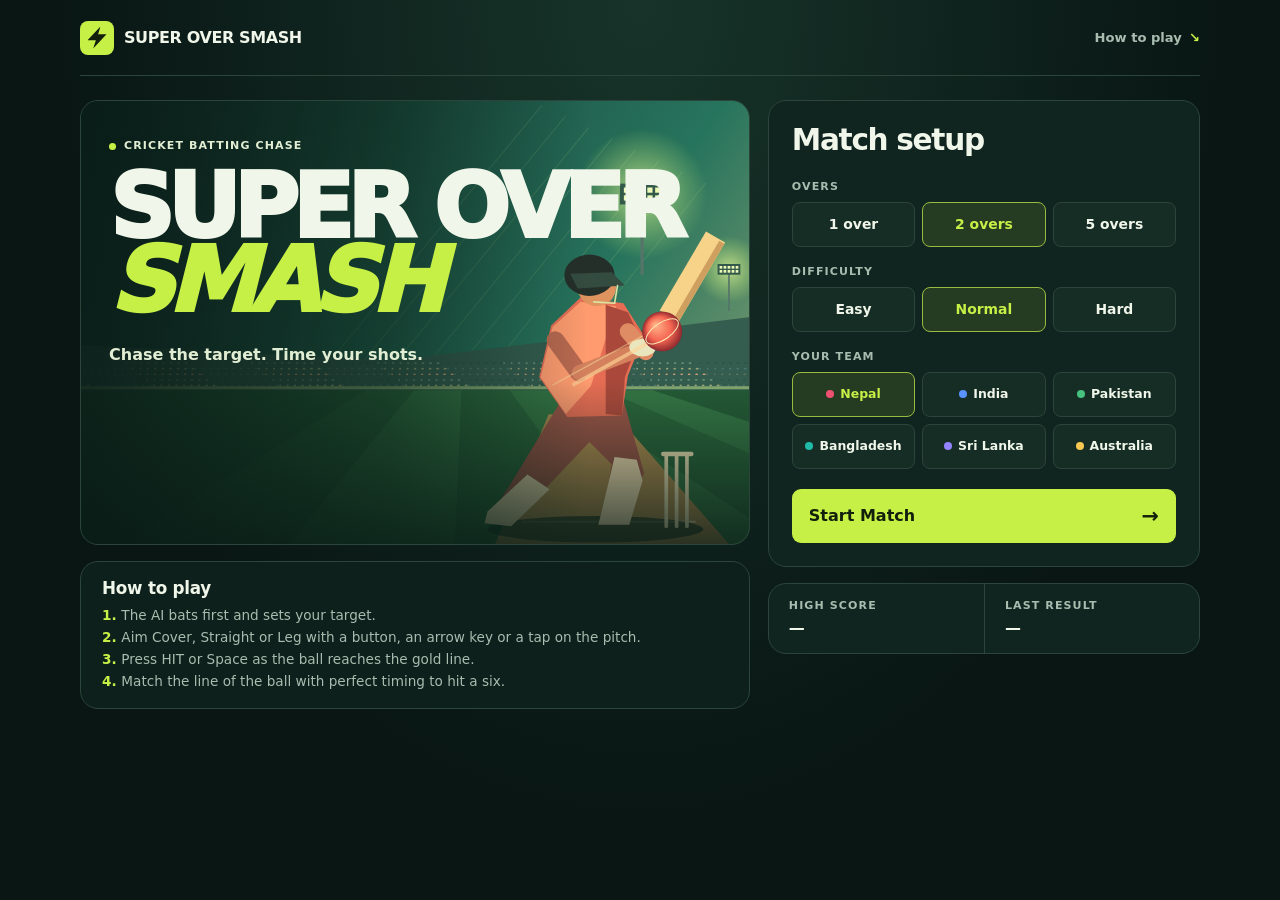
==== index.html @ b8e6e627 "Milestone 1: Super Over Smash batting chase game" ====
<!doctype html>
<html lang="en">
<head>
  <meta charset="utf-8">
  <meta name="viewport" content="width=device-width, initial-scale=1, viewport-fit=cover">
  <meta name="theme-color" content="#091614">
  <meta name="description" content="A quick cricket batting chase. Pick your team, time your shots and beat the target.">
  <title>Super Over Smash</title>
  <link rel="icon" href="data:image/svg+xml,%3Csvg xmlns='http://www.w3.org/2000/svg' viewBox='0 0 64 64'%3E%3Crect width='64' height='64' rx='14' fill='%23c7f047'/%3E%3Cpath d='M39 10 15 37h15l-5 17 24-28H34z' fill='%23091614'/%3E%3C/svg%3E">
  <link rel="manifest" href="./manifest.webmanifest">
  <link rel="stylesheet" href="./styles.css">
  <script defer src="./game-logic.js"></script>
  <script defer src="./game.js"></script>
</head>
<body>
  <header class="masthead">
    <div class="brand">
      <span class="brand-mark" aria-hidden="true"></span>
      <span>Super Over Smash</span>
    </div>
    <a id="help-link" href="#how-to-play">How to play <span aria-hidden="true">↘</span></a>
    <span id="match-label" class="match-label" hidden></span>
  </header>

  <main>
    <section id="home" class="home-grid" aria-label="Match setup">
      <div class="home-feature">
        <div class="hero">
          <canvas id="hero-art" aria-hidden="true"></canvas>
          <div class="hero-copy">
            <p class="eyebrow"><span aria-hidden="true"></span> Cricket batting chase</p>
            <h1>Super Over<br><em>Smash</em></h1>
            <p class="tagline">Chase the target. Time your shots.</p>
          </div>
        </div>
        <section class="how-to" id="how-to-play" aria-labelledby="help-title">
          <h2 id="help-title">How to play</h2>
          <ol>
            <li>The AI bats first and sets your target.</li>
            <li>Aim Cover, Straight or Leg with a button, an arrow key or a tap on the pitch.</li>
            <li>Press HIT or Space as the ball reaches the gold line.</li>
            <li>Match the line of the ball with perfect timing to hit a six.</li>
          </ol>
        </section>
      </div>

      <div class="home-settings">
        <form id="setup" class="card setup">
          <h2>Match setup</h2>
          <fieldset>
            <legend>Overs</legend>
            <div class="option-grid">
              <label class="option"><input type="radio" name="overs" value="1"><span>1 over</span></label>
              <label class="option"><input type="radio" name="overs" value="2" checked><span>2 overs</span></label>
              <label class="option"><input type="radio" name="overs" value="5"><span>5 overs</span></label>
            </div>
          </fieldset>
          <fieldset>
            <legend>Difficulty</legend>
            <div class="option-grid">
              <label class="option"><input type="radio" name="difficulty" value="Easy"><span>Easy</span></label>
              <label class="option"><input type="radio" name="difficulty" value="Normal" checked><span>Normal</span></label>
              <label class="option"><input type="radio" name="difficulty" value="Hard"><span>Hard</span></label>
            </div>
          </fieldset>
          <fieldset>
            <legend>Your team</legend>
            <div class="option-grid team-grid">
              <label class="option team"><input type="radio" name="team" value="Nepal" checked><span><i style="--team:#ef5271"></i>Nepal</span></label>
              <label class="option team"><input type="radio" name="team" value="India"><span><i style="--team:#5a93ff"></i>India</span></label>
              <label class="option team"><input type="radio" name="team" value="Pakistan"><span><i style="--team:#47c180"></i>Pakistan</span></label>
              <label class="option team"><input type="radio" name="team" value="Bangladesh"><span><i style="--team:#20baa9"></i>Bangladesh</span></label>
              <label class="option team"><input type="radio" name="team" value="Sri Lanka"><span><i style="--team:#9483ff"></i>Sri Lanka</span></label>
              <label class="option team"><input type="radio" name="team" value="Australia"><span><i style="--team:#f7c750"></i>Australia</span></label>
            </div>
          </fieldset>
          <button class="primary start" type="submit">Start Match <span aria-hidden="true">→</span></button>
        </form>
        <dl class="card records" aria-label="Match records">
          <div><dt>High score</dt><dd id="high-score">—</dd></div>
          <div><dt>Last result</dt><dd id="last-result">—</dd></div>
        </dl>
      </div>
    </section>

    <section id="match" class="match" aria-label="Match" hidden>
      <dl class="scoreboard" aria-label="Live scoreboard">
        <div class="score-main"><dt id="score-label">Score</dt><dd id="score">0</dd></div>
        <div><dt>Wickets</dt><dd id="wickets">0</dd></div>
        <div><dt>Overs</dt><dd id="overs">0.0</dd></div>
        <div><dt>Target</dt><dd id="target">—</dd></div>
        <div class="score-need"><dt>Needed</dt><dd id="needed">—</dd></div>
      </dl>

      <section id="ai-screen" class="card ai-screen" aria-labelledby="ai-title" hidden>
        <div class="ai-header">
          <h2 id="ai-title" tabindex="-1">AI innings</h2>
          <span class="live-label" id="ai-indicator">Live</span>
        </div>
        <p class="ai-status" id="ai-status" aria-live="polite"></p>
        <ol id="ai-ticker" class="ticker" aria-label="Recent deliveries"></ol>
        <div class="ai-actions">
          <button class="secondary" id="skip" type="button">Skip AI innings →</button>
          <button class="primary" id="start-chase" type="button" hidden>Start chase <span aria-hidden="true">→</span></button>
        </div>
      </section>

      <section id="bat-screen" aria-label="Your innings" hidden>
        <div class="chase-summary">
          <strong id="chase-line"></strong>
          <span>Required rate <b id="rate">—</b></span>
        </div>
        <div class="arena">
          <canvas id="pitch" aria-label="Cricket pitch. Tap left for Cover, middle for Straight or right for Leg.">
            The cricket pitch requires a browser with Canvas support.
          </canvas>
          <div class="pitch-meta" aria-hidden="true">
            <span id="delivery-tag">Bowler ready</span>
            <span id="aim-tag">Straight</span>
          </div>
          <div id="impact" class="impact" hidden aria-hidden="true">
            <strong id="impact-value"></strong>
            <span id="impact-label"></span>
          </div>
        </div>
        <p id="commentary" class="commentary" role="status">Watch the ball and time your shot.</p>
        <div class="bat-controls">
          <div class="shot-controls" role="group" aria-label="Shot direction">
            <button type="button" data-direction="off" aria-pressed="false"><span aria-hidden="true">↖</span> Cover</button>
            <button type="button" data-direction="straight" aria-pressed="true"><span aria-hidden="true">↑</span> Straight</button>
            <button type="button" data-direction="leg" aria-pressed="false"><span aria-hidden="true">↗</span> Leg</button>
          </div>
          <button type="button" id="hit" class="primary hit" disabled>HIT <kbd>Space</kbd></button>
        </div>
      </section>

      <section id="result-screen" class="card result-screen" aria-labelledby="result-title" hidden>
        <div class="result-mark" id="result-mark" aria-hidden="true"></div>
        <h2 id="result-title" tabindex="-1"></h2>
        <p id="result-summary"></p>
        <dl class="result-stats">
          <div><dt>Your score</dt><dd id="result-score"></dd></div>
          <div><dt>Target</dt><dd id="result-target"></dd></div>
        </dl>
        <div class="result-actions">
          <button class="primary" id="play-again" type="button">Play Again <span aria-hidden="true">→</span></button>
          <button class="secondary" id="change-settings" type="button">Change Settings</button>
        </div>
      </section>
    </section>
  </main>
</body>
</html>
---- styles.css ----
:root {
  color-scheme: dark;
  --bg: #091614;
  --card: #112520;
  --edge: #2b453a;
  --text: #f0f6e9;
  --muted: #a9bcb0;
  --lime: #c7f047;
  --ink: #121f0b;
  --gold: #ffd375;
  font: 16px/1.45 system-ui, -apple-system, "Segoe UI", sans-serif;
}

*, *::before, *::after { box-sizing: border-box; }
[hidden] { display: none !important; }
body {
  margin: 0;
  min-height: 100vh;
  padding: 0 max(18px, env(safe-area-inset-right)) max(28px, env(safe-area-inset-bottom)) max(18px, env(safe-area-inset-left));
  background: radial-gradient(ellipse at 50% 0, #17342a 0%, var(--bg) 64%) fixed;
  color: var(--text);
}
h1, h2, p, dl, dd { margin: 0; }
button, input { font: inherit; }
button { touch-action: manipulation; cursor: pointer; }
button:disabled { cursor: default; }
a { color: inherit; }
:focus-visible { outline: 2px solid var(--gold); outline-offset: 4px; }
[tabindex="-1"]:focus { outline: none; }

.masthead {
  max-width: 1120px;
  min-height: 76px;
  margin: 0 auto 24px;
  border-bottom: 1px solid var(--edge);
  display: flex;
  align-items: center;
  justify-content: space-between;
  gap: 10px;
}
.brand {
  display: flex;
  align-items: center;
  gap: 10px;
  font-weight: 850;
  letter-spacing: -.025em;
  text-transform: uppercase;
}
.brand-mark, .result-mark {
  flex: none;
  display: grid;
  place-items: center;
  width: 34px;
  height: 34px;
  border-radius: 8px;
  background: var(--lime);
  color: var(--ink);
}
.brand-mark::before {
  content: "";
  width: 19px;
  height: 22px;
  background: var(--ink);
  clip-path: polygon(68% 0, 0 62%, 44% 62%, 30% 100%, 100% 35%, 56% 35%);
}
.masthead a, .match-label {
  color: var(--muted);
  font-size: .82rem;
  font-weight: 650;
  white-space: nowrap;
}
.masthead a { text-decoration: none; }
.masthead a:hover { color: var(--text); }
.masthead a span { margin-left: .2em; color: var(--lime); }

.home-grid {
  max-width: 1120px;
  margin: auto;
  display: grid;
  grid-template-columns: minmax(0, 1.55fr) minmax(350px, 1fr);
  gap: 18px;
  align-items: start;
}
.home-feature, .home-settings { display: grid; gap: 16px; min-width: 0; }
.hero, .card, .how-to, .scoreboard, .arena {
  border: 1px solid var(--edge);
  border-radius: 18px;
  overflow: hidden;
}
.card { background: var(--card); }
.hero {
  position: relative;
  isolation: isolate;
  min-height: 445px;
  background: #17382e;
}
.hero canvas {
  display: block;
  position: absolute;
  inset: 0;
  width: 100%;
  height: 100%;
  z-index: -2;
}
.hero::before {
  content: "";
  position: absolute;
  inset: 0;
  z-index: -1;
  background: linear-gradient(90deg, #091b16df 2%, #0a211887 46%, #091b1600 76%),
    linear-gradient(0deg, #091b16ca 0%, transparent 37%);
}
.hero-copy { padding: 37px 28px 30px; }
.eyebrow, dt, legend, .live-label, .pitch-meta, .impact span {
  font-size: .69rem;
  font-weight: 800;
  letter-spacing: .1em;
  text-transform: uppercase;
}
.eyebrow {
  display: flex;
  align-items: center;
  gap: 8px;
  margin-bottom: 16px;
  color: #e2eed4;
}
.eyebrow span { width: 7px; height: 7px; border-radius: 50%; background: var(--lime); }
h1 {
  font-size: clamp(3.65rem, 7vw, 6.95rem);
  font-weight: 950;
  letter-spacing: -.075em;
  line-height: .83;
  text-transform: uppercase;
}
h1 em { color: var(--lime); font-style: italic; }
.tagline { color: #e2eed4; margin-top: 24px; font-size: 1rem; font-weight: 600; }
.setup { padding: 23px; }
h2 { font-size: clamp(1.45rem, 4vw, 1.85rem); line-height: 1.1; letter-spacing: -.045em; }
.setup h2 { margin-bottom: 22px; }
fieldset { padding: 0; border: 0; margin: 0 0 17px; min-width: 0; }
legend { padding: 0; margin-bottom: 7px; color: var(--muted); }
.option-grid { display: grid; grid-template-columns: repeat(3, minmax(0, 1fr)); gap: 7px; }
.option {
  position: relative;
  display: block;
  min-width: 0;
  cursor: pointer;
  touch-action: manipulation;
}
.option input {
  position: absolute;
  opacity: 0;
  width: 1px;
  height: 1px;
}
.option span, .shot-controls button {
  display: flex;
  min-height: 45px;
  align-items: center;
  justify-content: center;
  gap: 6px;
  border: 1px solid var(--edge);
  border-radius: 8px;
  color: var(--text);
  background: #162d26;
  font-size: .87rem;
  font-weight: 680;
}
.option input:checked + span, .shot-controls button[aria-pressed="true"] {
  color: var(--lime);
  border-color: #9abb42;
  background: #263c22;
}
.option:hover span, .shot-controls button:hover, .secondary:hover { border-color: #91aaa0; }
.option input:focus-visible + span { outline: 2px solid var(--gold); outline-offset: 3px; }
.team span { font-size: .78rem; }
.team i { width: 8px; height: 8px; background: var(--team); border-radius: 50%; flex: none; }

.primary, .secondary {
  display: flex;
  align-items: center;
  justify-content: center;
  min-height: 49px;
  border: 1px solid transparent;
  border-radius: 9px;
  padding: 0 16px;
  gap: 12px;
  font-weight: 850;
}
.primary { background: var(--lime); color: var(--ink); }
.primary:hover:not(:disabled) { background: #d9ff70; }
.primary:active:not(:disabled), .secondary:active { transform: translateY(1px); }
.primary:disabled { color: #b3c29e; background: #293f2b; }
.secondary { background: #172e26; border-color: var(--edge); color: var(--text); }
.start { width: 100%; min-height: 54px; justify-content: space-between; margin-top: 20px; }
.start span { font-size: 1.3rem; }
.records, .result-stats { display: grid; grid-template-columns: 1fr 1fr; }
.records > div { padding: 14px 20px; }
.records > div + div, .result-stats > div + div { border-left: 1px solid var(--edge); }
dt { color: var(--muted); }
.records dd { margin-top: 2px; font-weight: 800; font-variant-numeric: tabular-nums; }
.how-to { padding: 17px 21px; background: #0d201b; }
.how-to h2 { font-size: 1.05rem; letter-spacing: -.015em; }
.how-to ol { list-style-position: inside; padding: 0; margin: 9px 0 0; color: var(--muted); font-size: .85rem; }
.how-to li + li { margin-top: 2px; }
.how-to li::marker { color: var(--lime); font-weight: 800; }

.match { max-width: 760px; margin: 0 auto; }
body.in-match .masthead { max-width: 760px; }
.scoreboard {
  display: grid;
  grid-template-columns: 1.15fr repeat(4, 1fr);
  min-width: 0;
  background: #132921;
  position: sticky;
  top: 0;
  z-index: 3;
}
.scoreboard > div { min-width: 0; padding: 9px 6px; text-align: center; }
.scoreboard > div + div { border-left: 1px solid var(--edge); }
.scoreboard .score-main { background: #203b2a; }
.scoreboard dd, .result-stats dd {
  font-size: clamp(1.28rem, 5vw, 1.95rem);
  font-weight: 900;
  font-variant-numeric: tabular-nums;
  line-height: 1.12;
}
.score-main dd { color: var(--lime); }
.score-need dd { color: var(--gold); }
.ai-screen, .result-screen { padding: clamp(17px, 4vw, 27px); margin-top: 13px; }
.ai-header { display: flex; align-items: center; justify-content: space-between; gap: 12px; }
.live-label { color: var(--lime); }
.live-label::before {
  content: "";
  display: inline-block;
  width: 7px;
  height: 7px;
  border-radius: 50%;
  margin: 0 6px 1px 0;
  background: currentColor;
}
.ai-status { margin-top: 10px; color: #d2e4d6; }
.ticker {
  list-style: none;
  margin: 14px 0;
  padding: 0;
  min-height: 262px;
  background: #0c1d18;
  border: 1px solid var(--edge);
  border-radius: 10px;
}
.ticker li { display: grid; align-items: center; grid-template-columns: 39px 62px 1fr; gap: 9px; padding: 7px 12px; font-size: .85rem; }
.ticker li + li { border-top: 1px solid #233b32; }
.ticker time { color: var(--muted); font-variant-numeric: tabular-nums; }
.ticker b { text-align: center; background: #234637; color: #f0f6e9; border-radius: 5px; padding: 3px 1px; }
.ticker .boundary { color: var(--ink); background: var(--lime); }
.ticker .wicket { color: #ffdbe0; background: #68333b; }
.ai-actions { display: flex; justify-content: flex-end; }
.chase-summary {
  display: flex;
  justify-content: space-between;
  align-items: center;
  gap: 8px;
  padding: 8px 2px;
  font-size: .82rem;
  color: var(--muted);
}
.chase-summary strong, .chase-summary b { color: var(--text); }
.arena { position: relative; isolation: isolate; background: #113027; }
#pitch {
  width: 100%;
  height: clamp(275px, 52dvh, 486px);
  display: block;
  touch-action: none;
  cursor: crosshair;
}
.pitch-meta {
  pointer-events: none;
  position: absolute;
  inset: 10px 10px auto;
  display: flex;
  justify-content: space-between;
  gap: 8px;
}
.pitch-meta span { padding: 4px 8px; color: #f0f6e9; background: #0b241de8; border: 1px solid #416454; border-radius: 5px; }
.pitch-meta #aim-tag { color: var(--lime); }
.impact {
  position: absolute;
  pointer-events: none;
  inset: 24% 0 auto;
  display: grid;
  justify-items: center;
  line-height: 1;
  color: var(--lime);
  text-shadow: 0 2px 14px #081a12;
  animation: appear .17s ease-out;
}
.impact strong { font-size: clamp(2.75rem, 9vw, 5rem); font-weight: 950; font-style: italic; letter-spacing: -.06em; }
.impact span { margin-top: 4px; padding: 5px 9px; color: var(--text); background: #0c211bd9; border-radius: 5px; }
@keyframes appear { from { transform: scale(.84); opacity: .25; } to { transform: scale(1); opacity: 1; } }
.commentary {
  display: flex;
  align-items: center;
  min-height: 41px;
  color: #d2e4d6;
  font-size: .84rem;
  padding: 4px 2px;
}
.bat-controls { display: grid; grid-template-columns: 1.9fr 1fr; gap: 9px; }
.shot-controls { display: grid; grid-template-columns: repeat(3, 1fr); gap: 6px; }
.shot-controls button { font-size: .79rem; padding: 5px 2px; }
.shot-controls button span { font-size: 1.13rem; }
.hit { min-height: 61px; font-size: 1.4rem; font-weight: 950; letter-spacing: .03em; }
kbd { padding: 2px 5px; border: 1px solid currentColor; border-radius: 4px; font: 700 .62rem system-ui, sans-serif; letter-spacing: 0; }
.result-screen { text-align: center; }
.result-screen h2 { font-size: clamp(3.45rem, 11vw, 5.7rem); font-weight: 950; font-style: italic; line-height: .95; color: var(--lime); }
.result-mark { margin: 1px auto 13px; width: 43px; height: 43px; font-size: 1.5rem; font-weight: 900; }
.result-screen[data-outcome="Lose"] h2, .result-screen[data-outcome="Tie"] h2 { color: var(--gold); }
.result-screen p { margin: 12px 0 18px; color: #d2e4d6; }
.result-stats { max-width: 400px; margin: 0 auto; border: 1px solid var(--edge); border-radius: 9px; background: #0c1d18; }
.result-stats > div { padding: 11px 6px; }
.result-actions { display: flex; justify-content: center; flex-wrap: wrap; gap: 8px; margin-top: 18px; }

@media (max-width: 760px) {
  body { padding-left: max(12px, env(safe-area-inset-left)); padding-right: max(12px, env(safe-area-inset-right)); }
  .masthead { min-height: 58px; margin-bottom: 12px; }
  .brand { font-size: .84rem; gap: 7px; }
  .brand-mark { width: 28px; height: 28px; }
  .brand-mark::before { width: 15px; height: 18px; }
  .home-grid { grid-template-columns: 1fr; max-width: 520px; gap: 12px; }
  .home-feature, .home-settings { display: contents; }
  .hero { min-height: clamp(258px, 51vw, 310px); }
  .hero-copy { padding: 23px 17px; }
  h1 { font-size: clamp(3rem, 10.8vw, 5rem); }
  .eyebrow { margin-bottom: 13px; }
  .tagline { font-size: .85rem; margin-top: 16px; }
  .setup { padding: 15px; }
  .setup h2 { margin-bottom: 15px; }
  fieldset { margin-bottom: 12px; }
  .start { margin-top: 13px; }
  .how-to { grid-row: 4; }
  .scoreboard { border-radius: 10px; }
  .scoreboard dt { font-size: .6rem; letter-spacing: .075em; }
  .arena { border-radius: 10px; }
}
@media (max-width: 365px) {
  h1 { font-size: clamp(2.4rem, 11.3vw, 3rem); }
  .team span, .shot-controls button { font-size: .71rem; }
  .shot-controls button { gap: 3px; }
  .match-label { font-size: .69rem; }
  .chase-summary { font-size: .73rem; }
}
@media (max-height: 760px) {
  #pitch { height: clamp(238px, 49dvh, 400px); }
}
@media (pointer: coarse) { kbd { display: none; } }
@media (prefers-reduced-motion: reduce) {
  *, *::before, *::after { animation-duration: 0s !important; }
}
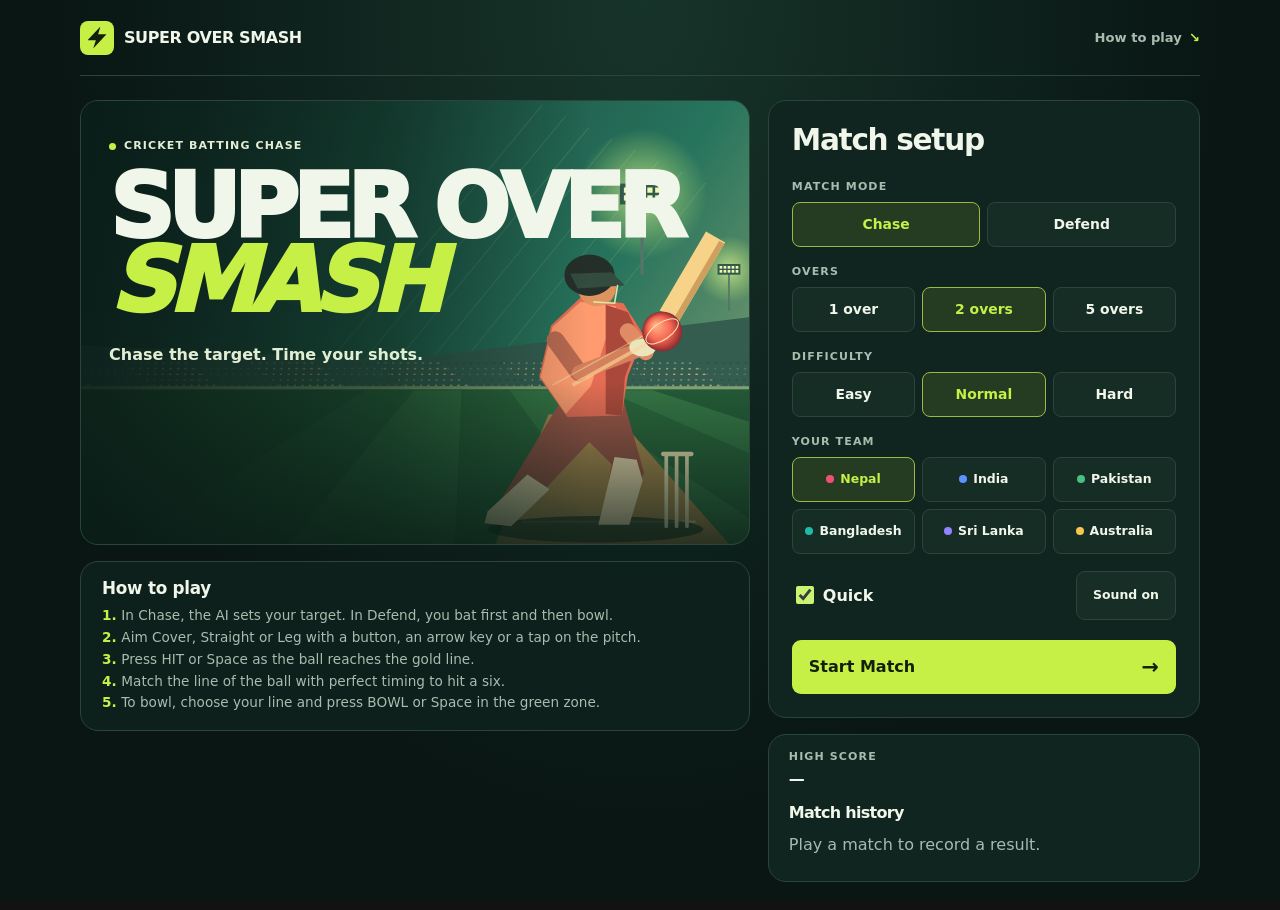
==== commit d576fcbf: "Milestone 2: bowling, sound, and match history" ====
--- a/index.html
+++ b/index.html
@@ -36,10 +36,11 @@
         <section class="how-to" id="how-to-play" aria-labelledby="help-title">
           <h2 id="help-title">How to play</h2>
           <ol>
-            <li>The AI bats first and sets your target.</li>
+            <li>In Chase, the AI sets your target. In Defend, you bat first and then bowl.</li>
             <li>Aim Cover, Straight or Leg with a button, an arrow key or a tap on the pitch.</li>
             <li>Press HIT or Space as the ball reaches the gold line.</li>
             <li>Match the line of the ball with perfect timing to hit a six.</li>
+            <li>To bowl, choose your line and press BOWL or Space in the green zone.</li>
           </ol>
         </section>
       </div>
@@ -47,6 +48,13 @@
       <div class="home-settings">
         <form id="setup" class="card setup">
           <h2>Match setup</h2>
+          <fieldset>
+            <legend>Match mode</legend>
+            <div class="option-grid mode-grid">
+              <label class="option"><input type="radio" name="mode" value="Chase" checked><span>Chase</span></label>
+              <label class="option"><input type="radio" name="mode" value="Defend"><span>Defend</span></label>
+            </div>
+          </fieldset>
           <fieldset>
             <legend>Overs</legend>
             <div class="option-grid">
@@ -74,12 +82,18 @@
               <label class="option team"><input type="radio" name="team" value="Australia"><span><i style="--team:#f7c750"></i>Australia</span></label>
             </div>
           </fieldset>
+          <div class="match-options">
+            <label><input type="checkbox" id="quick" checked> Quick</label>
+            <button class="secondary sound-toggle" data-sound type="button" aria-pressed="true">Sound on</button>
+          </div>
           <button class="primary start" type="submit">Start Match <span aria-hidden="true">→</span></button>
         </form>
-        <dl class="card records" aria-label="Match records">
-          <div><dt>High score</dt><dd id="high-score">—</dd></div>
-          <div><dt>Last result</dt><dd id="last-result">—</dd></div>
-        </dl>
+        <section class="card history" aria-label="Match records">
+          <dl class="records"><div><dt>High score</dt><dd id="high-score">—</dd></div></dl>
+          <h2>Match history</h2>
+          <p id="empty-history">Play a match to record a result.</p>
+          <ol id="match-history"></ol>
+        </section>
       </div>
     </section>
 
@@ -90,7 +104,9 @@
         <div><dt>Overs</dt><dd id="overs">0.0</dd></div>
         <div><dt>Target</dt><dd id="target">—</dd></div>
         <div class="score-need"><dt>Needed</dt><dd id="needed">—</dd></div>
+        <div id="balls-cell" hidden><dt>Balls left</dt><dd id="balls-left">—</dd></div>
       </dl>
+      <div class="score-tools"><button class="secondary sound-toggle" data-sound type="button" aria-pressed="true">Sound on</button></div>
 
       <section id="ai-screen" class="card ai-screen" aria-labelledby="ai-title" hidden>
         <div class="ai-header">
@@ -108,7 +124,7 @@
       <section id="bat-screen" aria-label="Your innings" hidden>
         <div class="chase-summary">
           <strong id="chase-line"></strong>
-          <span>Required rate <b id="rate">—</b></span>
+          <span id="rate-label">Required rate <b id="rate">—</b></span>
         </div>
         <div class="arena">
           <canvas id="pitch" aria-label="Cricket pitch. Tap left for Cover, middle for Straight or right for Leg.">
@@ -123,14 +139,17 @@
             <span id="impact-label"></span>
           </div>
         </div>
+        <div id="bowl-meter" class="bowl-meter" aria-label="Bowling timing meter with a green perfect zone and yellow good zone" hidden>
+          <div class="meter-track" aria-hidden="true"><span id="meter-good"></span><span id="meter-perfect"></span><i id="meter-marker"></i></div>
+        </div>
         <p id="commentary" class="commentary" role="status">Watch the ball and time your shot.</p>
         <div class="bat-controls">
-          <div class="shot-controls" role="group" aria-label="Shot direction">
-            <button type="button" data-direction="off" aria-pressed="false"><span aria-hidden="true">↖</span> Cover</button>
+          <div id="direction-controls" class="shot-controls" role="group" aria-label="Shot direction">
+            <button type="button" data-direction="off" aria-pressed="false"><span aria-hidden="true">↖</span> <span id="off-label">Cover</span></button>
             <button type="button" data-direction="straight" aria-pressed="true"><span aria-hidden="true">↑</span> Straight</button>
             <button type="button" data-direction="leg" aria-pressed="false"><span aria-hidden="true">↗</span> Leg</button>
           </div>
-          <button type="button" id="hit" class="primary hit" disabled>HIT <kbd>Space</kbd></button>
+          <button type="button" id="hit" class="primary hit" disabled><span id="action-label">HIT</span> <kbd>Space</kbd></button>
         </div>
       </section>
 
@@ -140,8 +159,13 @@
         <p id="result-summary"></p>
         <dl class="result-stats">
           <div><dt>Your score</dt><dd id="result-score"></dd></div>
+          <div><dt>AI score</dt><dd id="result-ai-score"></dd></div>
           <div><dt>Target</dt><dd id="result-target"></dd></div>
         </dl>
+        <div class="result-highlights">
+          <p id="result-best-shot"></p>
+          <p id="result-best-ball" hidden></p>
+        </div>
         <div class="result-actions">
           <button class="primary" id="play-again" type="button">Play Again <span aria-hidden="true">→</span></button>
           <button class="secondary" id="change-settings" type="button">Change Settings</button>
--- a/styles.css
+++ b/styles.css
@@ -140,6 +140,26 @@
 fieldset { padding: 0; border: 0; margin: 0 0 17px; min-width: 0; }
 legend { padding: 0; margin-bottom: 7px; color: var(--muted); }
 .option-grid { display: grid; grid-template-columns: repeat(3, minmax(0, 1fr)); gap: 7px; }
+.mode-grid { grid-template-columns: repeat(2, minmax(0, 1fr)); }
+.match-options, .score-tools { display: flex; align-items: center; justify-content: space-between; gap: 8px; }
+.match-options label { display: flex; align-items: center; gap: 6px; font-weight: 700; }
+.match-options input { accent-color: #c9f370; inline-size: 18px; block-size: 18px; }
+.sound-toggle { min-height: 36px; padding: 5px 10px; font-size: .78rem; }
+.score-tools { justify-content: flex-end; margin: 6px 0; }
+.history h2, .history > p, .history > ol { margin: 0; padding: 0 20px 12px; }
+.history h2 { font-size: 1rem; }
+.history > p, .history li small { color: #a6bbb0; }
+.history ol { list-style: none; }
+.history li { display: grid; gap: 2px; padding: 8px 0; border-top: 1px solid var(--edge); font-size: .83rem; }
+.result-highlights p { margin: 10px 0; }
+.bowl-meter { padding: 9px 4px 3px; }
+.meter-track { position: relative; height: 12px; border-radius: 8px; background: #364943; }
+.meter-track span { position: absolute; top: 0; bottom: 0; border-radius: 3px; }
+#meter-good { background: #e4ba5f; }
+#meter-perfect { background: #9bd65d; }
+#meter-marker { position: absolute; left: 0; top: -4px; bottom: -4px; width: 4px; border-radius: 3px; background: white; box-shadow: 0 0 0 1px #122719; transform: translateX(-50%); }
+.scoreboard.bowling-score { grid-template-columns: repeat(6, minmax(0, 1fr)); }
+.shot-controls #off-label { font-size: inherit; }
 .option {
   position: relative;
   display: block;
@@ -195,6 +215,7 @@
 .start { width: 100%; min-height: 54px; justify-content: space-between; margin-top: 20px; }
 .start span { font-size: 1.3rem; }
 .records, .result-stats { display: grid; grid-template-columns: 1fr 1fr; }
+.result-stats { grid-template-columns: repeat(3, minmax(0, 1fr)); }
 .records > div { padding: 14px 20px; }
 .records > div + div, .result-stats > div + div { border-left: 1px solid var(--edge); }
 dt { color: var(--muted); }
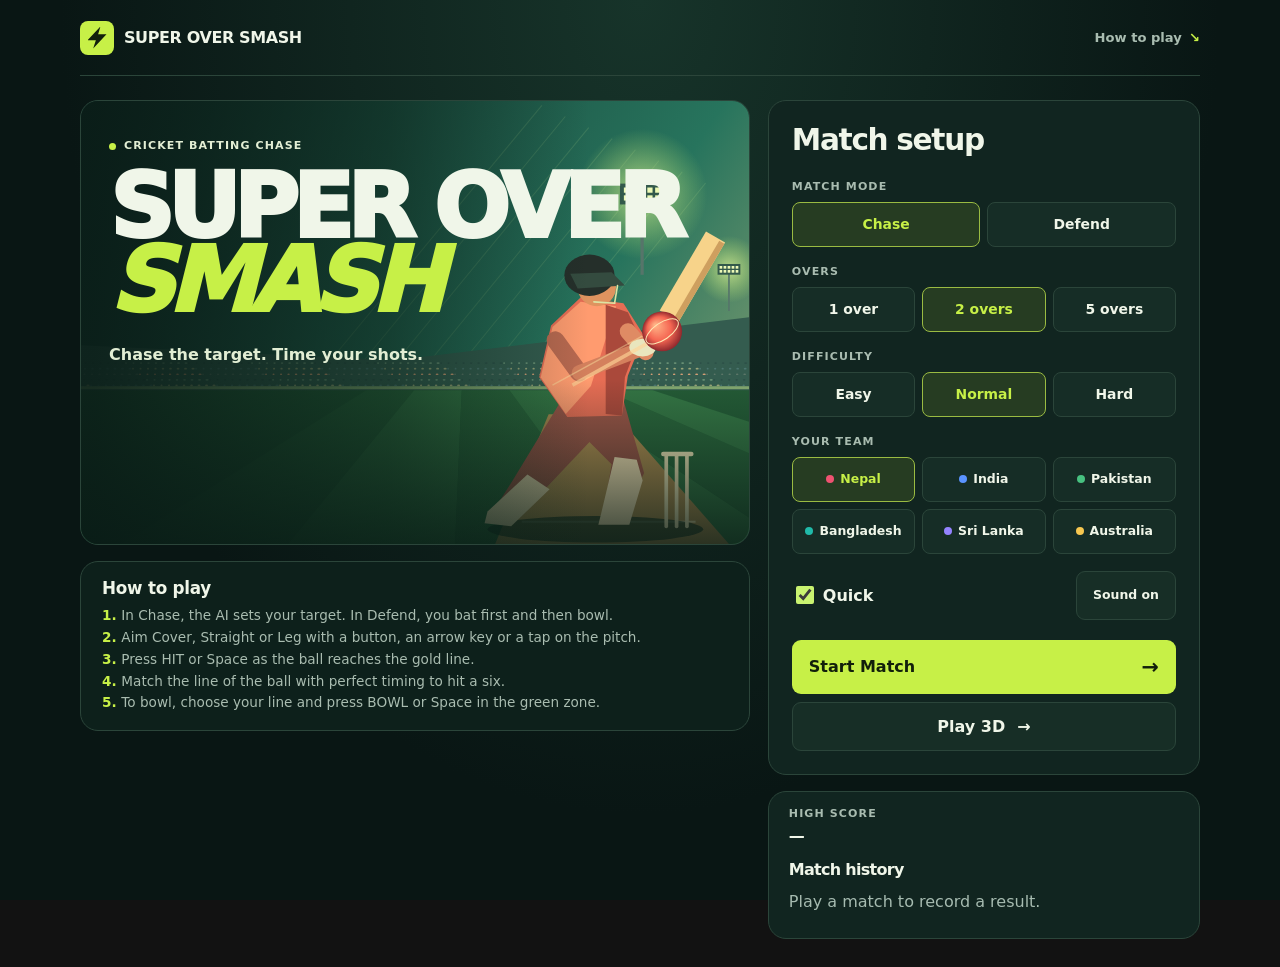
==== commit b207456e: "Exercise 3D batting controls in isolated Chromium QA" ====
--- a/index.html
+++ b/index.html
@@ -87,6 +87,7 @@
             <button class="secondary sound-toggle" data-sound type="button" aria-pressed="true">Sound on</button>
           </div>
           <button class="primary start" type="submit">Start Match <span aria-hidden="true">→</span></button>
+          <a class="secondary play-3d" id="play-3d" href="./game-3d.html">Play 3D <span aria-hidden="true">→</span></a>
         </form>
         <section class="card history" aria-label="Match records">
           <dl class="records"><div><dt>High score</dt><dd id="high-score">—</dd></div></dl>
@@ -173,5 +174,18 @@
       </section>
     </section>
   </main>
+  <script>
+    const matchSetup = document.getElementById("setup");
+    const playThree = document.getElementById("play-3d");
+    function updateThreeLink() {
+      const choices = new FormData(matchSetup);
+      const query = new URLSearchParams();
+      for (const name of ["overs", "difficulty", "team"]) query.set(name, choices.get(name));
+      playThree.href = "./game-3d.html?" + query;
+    }
+    matchSetup.addEventListener("change", updateThreeLink);
+    window.addEventListener("pageshow", updateThreeLink);
+    updateThreeLink();
+  </script>
 </body>
 </html>
--- a/styles.css
+++ b/styles.css
@@ -141,6 +141,7 @@
 legend { padding: 0; margin-bottom: 7px; color: var(--muted); }
 .option-grid { display: grid; grid-template-columns: repeat(3, minmax(0, 1fr)); gap: 7px; }
 .mode-grid { grid-template-columns: repeat(2, minmax(0, 1fr)); }
+.play-3d { width: 100%; margin-top: 8px; text-decoration: none; }
 .match-options, .score-tools { display: flex; align-items: center; justify-content: space-between; gap: 8px; }
 .match-options label { display: flex; align-items: center; gap: 6px; font-weight: 700; }
 .match-options input { accent-color: #c9f370; inline-size: 18px; block-size: 18px; }
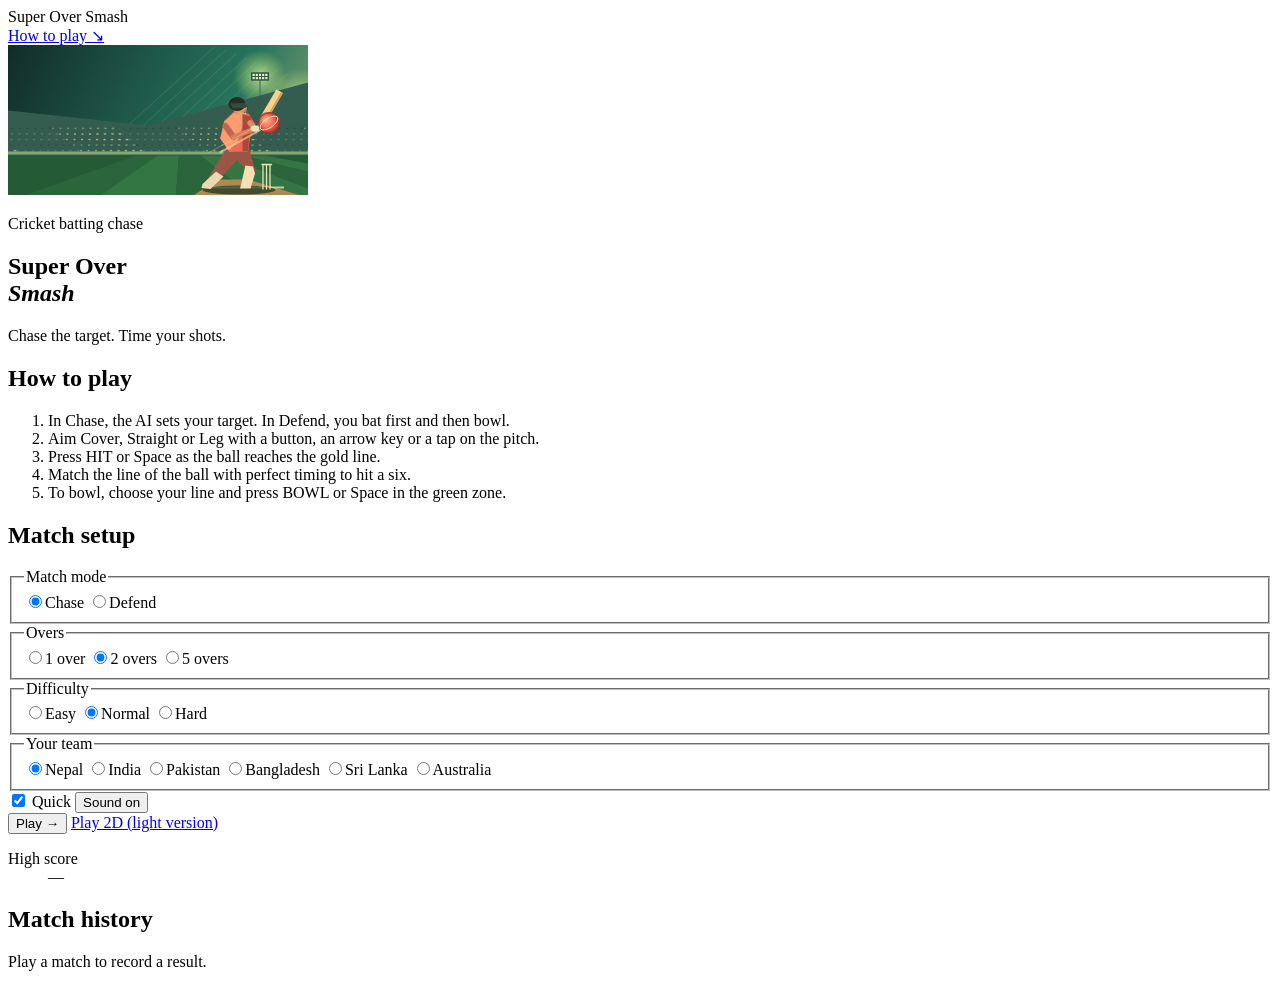
==== commit b2a86f40: "Exercise all-3D Chase and Defend in Chromium" ====
--- a/index.html
+++ b/index.html
@@ -86,8 +86,8 @@
             <label><input type="checkbox" id="quick" checked> Quick</label>
             <button class="secondary sound-toggle" data-sound type="button" aria-pressed="true">Sound on</button>
           </div>
-          <button class="primary start" type="submit">Start Match <span aria-hidden="true">→</span></button>
-          <a class="secondary play-3d" id="play-3d" href="./game-3d.html">Play 3D <span aria-hidden="true">→</span></a>
+          <button class="primary start" type="submit">Play <span aria-hidden="true">→</span></button>
+          <a class="secondary play-3d" id="play-2d" href="./?play=2d">Play 2D (light version)</a>
         </form>
         <section class="card history" aria-label="Match records">
           <dl class="records"><div><dt>High score</dt><dd id="high-score">—</dd></div></dl>
@@ -176,16 +176,38 @@
   </main>
   <script>
     const matchSetup = document.getElementById("setup");
-    const playThree = document.getElementById("play-3d");
-    function updateThreeLink() {
+    const lightLink = document.getElementById("play-2d");
+    let startingLight = false;
+    const choicesToPass = ["mode", "overs", "difficulty", "team"];
+    function startLight() {
+      startingLight = true;
+      try { matchSetup.requestSubmit(); } finally { startingLight = false; }
+    }
+    matchSetup.addEventListener("submit", (event) => {
+      if (startingLight) return;
+      event.preventDefault();
+      event.stopImmediatePropagation();
       const choices = new FormData(matchSetup);
       const query = new URLSearchParams();
-      for (const name of ["overs", "difficulty", "team"]) query.set(name, choices.get(name));
-      playThree.href = "./game-3d.html?" + query;
-    }
-    matchSetup.addEventListener("change", updateThreeLink);
-    window.addEventListener("pageshow", updateThreeLink);
-    updateThreeLink();
+      for (const name of choicesToPass) query.set(name, choices.get(name));
+      query.set("quick", document.getElementById("quick").checked ? "1" : "0");
+      location.assign("./game-3d.html?" + query);
+    }, true);
+    lightLink.addEventListener("click", (event) => {
+      event.preventDefault();
+      startLight();
+    });
+    document.addEventListener("DOMContentLoaded", () => {
+      const query = new URLSearchParams(location.search);
+      if (query.get("play") !== "2d") return;
+      for (const input of matchSetup.querySelectorAll('input[type="radio"]')) {
+        if (choicesToPass.includes(input.name) && query.get(input.name) === input.value) input.checked = true;
+      }
+      const quick = query.get("quick");
+      if (quick === "0" || quick === "1") document.getElementById("quick").checked = quick === "1";
+      history.replaceState(null, "", new URL("./", location.href));
+      startLight();
+    });
   </script>
 </body>
 </html>
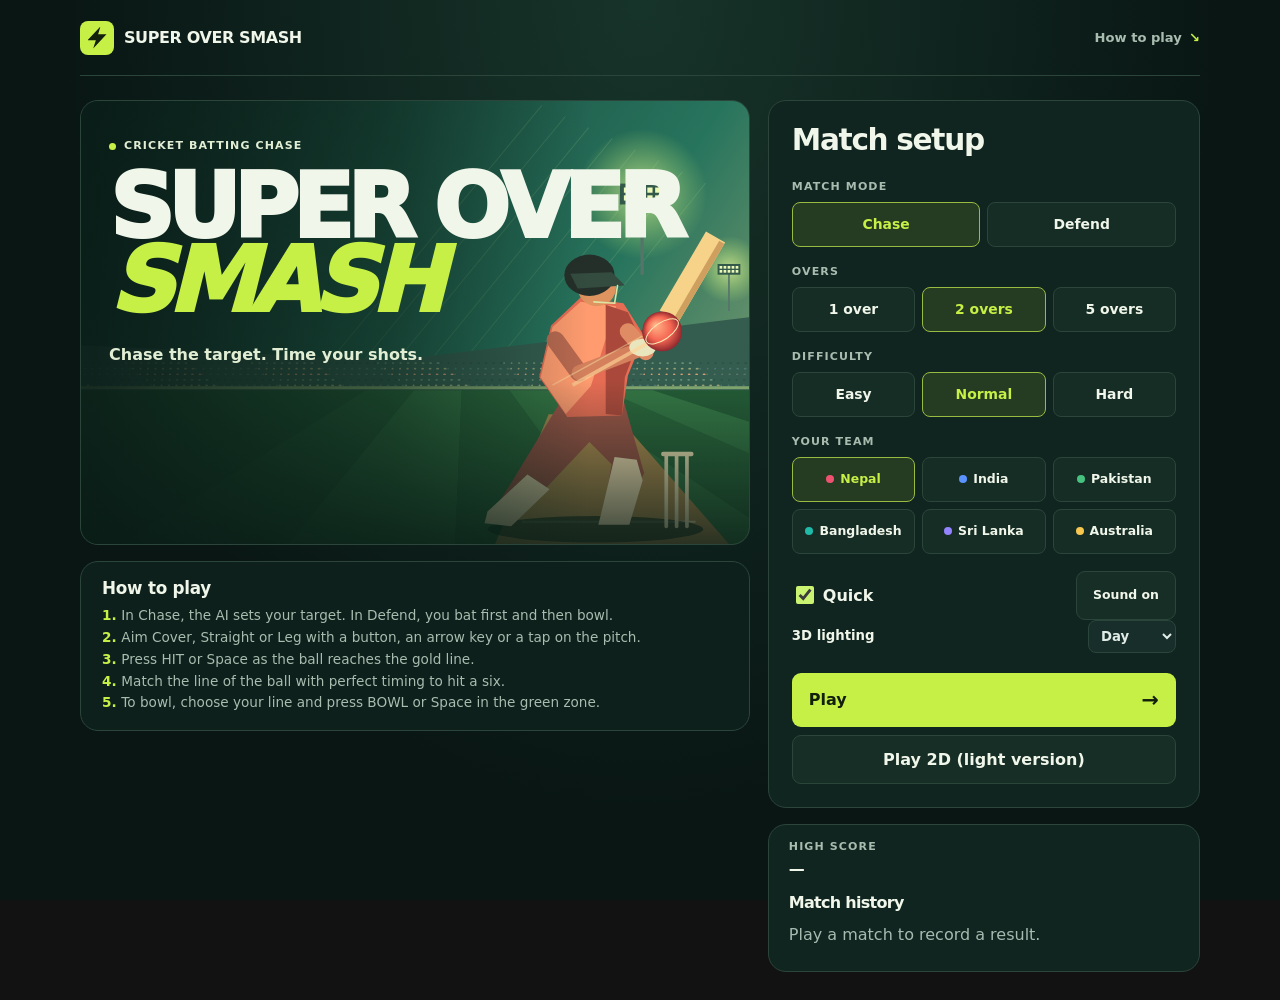
==== commit 96732084: "Test the 3D stadium quality pass" ====
--- a/index.html
+++ b/index.html
@@ -86,6 +86,12 @@
             <label><input type="checkbox" id="quick" checked> Quick</label>
             <button class="secondary sound-toggle" data-sound type="button" aria-pressed="true">Sound on</button>
           </div>
+          <label class="stadium-lighting">3D lighting
+            <select id="stadium-lighting">
+              <option>Day</option>
+              <option>Dusk</option>
+            </select>
+          </label>
           <button class="primary start" type="submit">Play <span aria-hidden="true">→</span></button>
           <a class="secondary play-3d" id="play-2d" href="./?play=2d">Play 2D (light version)</a>
         </form>
@@ -177,6 +183,14 @@
   <script>
     const matchSetup = document.getElementById("setup");
     const lightLink = document.getElementById("play-2d");
+    const stadiumLighting = document.getElementById("stadium-lighting");
+    const lightingKey = "super-over-smash:lighting-3d";
+    try {
+      stadiumLighting.value = JSON.parse(localStorage.getItem(lightingKey)) === "Dusk" ? "Dusk" : "Day";
+    } catch {}
+    stadiumLighting.addEventListener("change", () => {
+      try { localStorage.setItem(lightingKey, JSON.stringify(stadiumLighting.value)); } catch {}
+    });
     let startingLight = false;
     const choicesToPass = ["mode", "overs", "difficulty", "team"];
     function startLight() {
@@ -191,6 +205,7 @@
       const query = new URLSearchParams();
       for (const name of choicesToPass) query.set(name, choices.get(name));
       query.set("quick", document.getElementById("quick").checked ? "1" : "0");
+      query.set("lighting", stadiumLighting.value);
       location.assign("./game-3d.html?" + query);
     }, true);
     lightLink.addEventListener("click", (event) => {
--- a/styles.css
+++ b/styles.css
@@ -0,0 +1,383 @@
+:root {
+  color-scheme: dark;
+  --bg: #091614;
+  --card: #112520;
+  --edge: #2b453a;
+  --text: #f0f6e9;
+  --muted: #a9bcb0;
+  --lime: #c7f047;
+  --ink: #121f0b;
+  --gold: #ffd375;
+  font: 16px/1.45 system-ui, -apple-system, "Segoe UI", sans-serif;
+}
+
+*, *::before, *::after { box-sizing: border-box; }
+[hidden] { display: none !important; }
+body {
+  margin: 0;
+  min-height: 100vh;
+  padding: 0 max(18px, env(safe-area-inset-right)) max(28px, env(safe-area-inset-bottom)) max(18px, env(safe-area-inset-left));
+  background: radial-gradient(ellipse at 50% 0, #17342a 0%, var(--bg) 64%) fixed;
+  color: var(--text);
+}
+h1, h2, p, dl, dd { margin: 0; }
+button, input { font: inherit; }
+button { touch-action: manipulation; cursor: pointer; }
+button:disabled { cursor: default; }
+a { color: inherit; }
+:focus-visible { outline: 2px solid var(--gold); outline-offset: 4px; }
+[tabindex="-1"]:focus { outline: none; }
+
+.masthead {
+  max-width: 1120px;
+  min-height: 76px;
+  margin: 0 auto 24px;
+  border-bottom: 1px solid var(--edge);
+  display: flex;
+  align-items: center;
+  justify-content: space-between;
+  gap: 10px;
+}
+.brand {
+  display: flex;
+  align-items: center;
+  gap: 10px;
+  font-weight: 850;
+  letter-spacing: -.025em;
+  text-transform: uppercase;
+}
+.brand-mark, .result-mark {
+  flex: none;
+  display: grid;
+  place-items: center;
+  width: 34px;
+  height: 34px;
+  border-radius: 8px;
+  background: var(--lime);
+  color: var(--ink);
+}
+.brand-mark::before {
+  content: "";
+  width: 19px;
+  height: 22px;
+  background: var(--ink);
+  clip-path: polygon(68% 0, 0 62%, 44% 62%, 30% 100%, 100% 35%, 56% 35%);
+}
+.masthead a, .match-label {
+  color: var(--muted);
+  font-size: .82rem;
+  font-weight: 650;
+  white-space: nowrap;
+}
+.masthead a { text-decoration: none; }
+.masthead a:hover { color: var(--text); }
+.masthead a span { margin-left: .2em; color: var(--lime); }
+
+.home-grid {
+  max-width: 1120px;
+  margin: auto;
+  display: grid;
+  grid-template-columns: minmax(0, 1.55fr) minmax(350px, 1fr);
+  gap: 18px;
+  align-items: start;
+}
+.home-feature, .home-settings { display: grid; gap: 16px; min-width: 0; }
+.stadium-lighting { display: flex; align-items: center; justify-content: space-between; gap: 12px; font-size: .83rem; font-weight: 700; }
+.stadium-lighting select { background: #172e2a; color: #e1ece7; border: 1px solid var(--edge); border-radius: 8px; min-width: 88px; padding: 7px 8px; font: inherit; }
+.hero, .card, .how-to, .scoreboard, .arena {
+  border: 1px solid var(--edge);
+  border-radius: 18px;
+  overflow: hidden;
+}
+.card { background: var(--card); }
+.hero {
+  position: relative;
+  isolation: isolate;
+  min-height: 445px;
+  background: #17382e;
+}
+.hero canvas {
+  display: block;
+  position: absolute;
+  inset: 0;
+  width: 100%;
+  height: 100%;
+  z-index: -2;
+}
+.hero::before {
+  content: "";
+  position: absolute;
+  inset: 0;
+  z-index: -1;
+  background: linear-gradient(90deg, #091b16df 2%, #0a211887 46%, #091b1600 76%),
+    linear-gradient(0deg, #091b16ca 0%, transparent 37%);
+}
+.hero-copy { padding: 37px 28px 30px; }
+.eyebrow, dt, legend, .live-label, .pitch-meta, .impact span {
+  font-size: .69rem;
+  font-weight: 800;
+  letter-spacing: .1em;
+  text-transform: uppercase;
+}
+.eyebrow {
+  display: flex;
+  align-items: center;
+  gap: 8px;
+  margin-bottom: 16px;
+  color: #e2eed4;
+}
+.eyebrow span { width: 7px; height: 7px; border-radius: 50%; background: var(--lime); }
+h1 {
+  font-size: clamp(3.65rem, 7vw, 6.95rem);
+  font-weight: 950;
+  letter-spacing: -.075em;
+  line-height: .83;
+  text-transform: uppercase;
+}
+h1 em { color: var(--lime); font-style: italic; }
+.tagline { color: #e2eed4; margin-top: 24px; font-size: 1rem; font-weight: 600; }
+.setup { padding: 23px; }
+h2 { font-size: clamp(1.45rem, 4vw, 1.85rem); line-height: 1.1; letter-spacing: -.045em; }
+.setup h2 { margin-bottom: 22px; }
+fieldset { padding: 0; border: 0; margin: 0 0 17px; min-width: 0; }
+legend { padding: 0; margin-bottom: 7px; color: var(--muted); }
+.option-grid { display: grid; grid-template-columns: repeat(3, minmax(0, 1fr)); gap: 7px; }
+.mode-grid { grid-template-columns: repeat(2, minmax(0, 1fr)); }
+.play-3d { width: 100%; margin-top: 8px; text-decoration: none; }
+.match-options, .score-tools { display: flex; align-items: center; justify-content: space-between; gap: 8px; }
+.match-options label { display: flex; align-items: center; gap: 6px; font-weight: 700; }
+.match-options input { accent-color: #c9f370; inline-size: 18px; block-size: 18px; }
+.sound-toggle { min-height: 36px; padding: 5px 10px; font-size: .78rem; }
+.score-tools { justify-content: flex-end; margin: 6px 0; }
+.history h2, .history > p, .history > ol { margin: 0; padding: 0 20px 12px; }
+.history h2 { font-size: 1rem; }
+.history > p, .history li small { color: #a6bbb0; }
+.history ol { list-style: none; }
+.history li { display: grid; gap: 2px; padding: 8px 0; border-top: 1px solid var(--edge); font-size: .83rem; }
+.result-highlights p { margin: 10px 0; }
+.bowl-meter { padding: 9px 4px 3px; }
+.meter-track { position: relative; height: 12px; border-radius: 8px; background: #364943; }
+.meter-track span { position: absolute; top: 0; bottom: 0; border-radius: 3px; }
+#meter-good { background: #e4ba5f; }
+#meter-perfect { background: #9bd65d; }
+#meter-marker { position: absolute; left: 0; top: -4px; bottom: -4px; width: 4px; border-radius: 3px; background: white; box-shadow: 0 0 0 1px #122719; transform: translateX(-50%); }
+.scoreboard.bowling-score { grid-template-columns: repeat(6, minmax(0, 1fr)); }
+.shot-controls #off-label { font-size: inherit; }
+.option {
+  position: relative;
+  display: block;
+  min-width: 0;
+  cursor: pointer;
+  touch-action: manipulation;
+}
+.option input {
+  position: absolute;
+  opacity: 0;
+  width: 1px;
+  height: 1px;
+}
+.option span, .shot-controls button {
+  display: flex;
+  min-height: 45px;
+  align-items: center;
+  justify-content: center;
+  gap: 6px;
+  border: 1px solid var(--edge);
+  border-radius: 8px;
+  color: var(--text);
+  background: #162d26;
+  font-size: .87rem;
+  font-weight: 680;
+}
+.option input:checked + span, .shot-controls button[aria-pressed="true"] {
+  color: var(--lime);
+  border-color: #9abb42;
+  background: #263c22;
+}
+.option:hover span, .shot-controls button:hover, .secondary:hover { border-color: #91aaa0; }
+.option input:focus-visible + span { outline: 2px solid var(--gold); outline-offset: 3px; }
+.team span { font-size: .78rem; }
+.team i { width: 8px; height: 8px; background: var(--team); border-radius: 50%; flex: none; }
+
+.primary, .secondary {
+  display: flex;
+  align-items: center;
+  justify-content: center;
+  min-height: 49px;
+  border: 1px solid transparent;
+  border-radius: 9px;
+  padding: 0 16px;
+  gap: 12px;
+  font-weight: 850;
+}
+.primary { background: var(--lime); color: var(--ink); }
+.primary:hover:not(:disabled) { background: #d9ff70; }
+.primary:active:not(:disabled), .secondary:active { transform: translateY(1px); }
+.primary:disabled { color: #b3c29e; background: #293f2b; }
+.secondary { background: #172e26; border-color: var(--edge); color: var(--text); }
+.start { width: 100%; min-height: 54px; justify-content: space-between; margin-top: 20px; }
+.start span { font-size: 1.3rem; }
+.records, .result-stats { display: grid; grid-template-columns: 1fr 1fr; }
+.result-stats { grid-template-columns: repeat(3, minmax(0, 1fr)); }
+.records > div { padding: 14px 20px; }
+.records > div + div, .result-stats > div + div { border-left: 1px solid var(--edge); }
+dt { color: var(--muted); }
+.records dd { margin-top: 2px; font-weight: 800; font-variant-numeric: tabular-nums; }
+.how-to { padding: 17px 21px; background: #0d201b; }
+.how-to h2 { font-size: 1.05rem; letter-spacing: -.015em; }
+.how-to ol { list-style-position: inside; padding: 0; margin: 9px 0 0; color: var(--muted); font-size: .85rem; }
+.how-to li + li { margin-top: 2px; }
+.how-to li::marker { color: var(--lime); font-weight: 800; }
+
+.match { max-width: 760px; margin: 0 auto; }
+body.in-match .masthead { max-width: 760px; }
+.scoreboard {
+  display: grid;
+  grid-template-columns: 1.15fr repeat(4, 1fr);
+  min-width: 0;
+  background: #132921;
+  position: sticky;
+  top: 0;
+  z-index: 3;
+}
+.scoreboard > div { min-width: 0; padding: 9px 6px; text-align: center; }
+.scoreboard > div + div { border-left: 1px solid var(--edge); }
+.scoreboard .score-main { background: #203b2a; }
+.scoreboard dd, .result-stats dd {
+  font-size: clamp(1.28rem, 5vw, 1.95rem);
+  font-weight: 900;
+  font-variant-numeric: tabular-nums;
+  line-height: 1.12;
+}
+.score-main dd { color: var(--lime); }
+.score-need dd { color: var(--gold); }
+.ai-screen, .result-screen { padding: clamp(17px, 4vw, 27px); margin-top: 13px; }
+.ai-header { display: flex; align-items: center; justify-content: space-between; gap: 12px; }
+.live-label { color: var(--lime); }
+.live-label::before {
+  content: "";
+  display: inline-block;
+  width: 7px;
+  height: 7px;
+  border-radius: 50%;
+  margin: 0 6px 1px 0;
+  background: currentColor;
+}
+.ai-status { margin-top: 10px; color: #d2e4d6; }
+.ticker {
+  list-style: none;
+  margin: 14px 0;
+  padding: 0;
+  min-height: 262px;
+  background: #0c1d18;
+  border: 1px solid var(--edge);
+  border-radius: 10px;
+}
+.ticker li { display: grid; align-items: center; grid-template-columns: 39px 62px 1fr; gap: 9px; padding: 7px 12px; font-size: .85rem; }
+.ticker li + li { border-top: 1px solid #233b32; }
+.ticker time { color: var(--muted); font-variant-numeric: tabular-nums; }
+.ticker b { text-align: center; background: #234637; color: #f0f6e9; border-radius: 5px; padding: 3px 1px; }
+.ticker .boundary { color: var(--ink); background: var(--lime); }
+.ticker .wicket { color: #ffdbe0; background: #68333b; }
+.ai-actions { display: flex; justify-content: flex-end; }
+.chase-summary {
+  display: flex;
+  justify-content: space-between;
+  align-items: center;
+  gap: 8px;
+  padding: 8px 2px;
+  font-size: .82rem;
+  color: var(--muted);
+}
+.chase-summary strong, .chase-summary b { color: var(--text); }
+.arena { position: relative; isolation: isolate; background: #113027; }
+#pitch {
+  width: 100%;
+  height: clamp(275px, 52dvh, 486px);
+  display: block;
+  touch-action: none;
+  cursor: crosshair;
+}
+.pitch-meta {
+  pointer-events: none;
+  position: absolute;
+  inset: 10px 10px auto;
+  display: flex;
+  justify-content: space-between;
+  gap: 8px;
+}
+.pitch-meta span { padding: 4px 8px; color: #f0f6e9; background: #0b241de8; border: 1px solid #416454; border-radius: 5px; }
+.pitch-meta #aim-tag { color: var(--lime); }
+.impact {
+  position: absolute;
+  pointer-events: none;
+  inset: 24% 0 auto;
+  display: grid;
+  justify-items: center;
+  line-height: 1;
+  color: var(--lime);
+  text-shadow: 0 2px 14px #081a12;
+  animation: appear .17s ease-out;
+}
+.impact strong { font-size: clamp(2.75rem, 9vw, 5rem); font-weight: 950; font-style: italic; letter-spacing: -.06em; }
+.impact span { margin-top: 4px; padding: 5px 9px; color: var(--text); background: #0c211bd9; border-radius: 5px; }
+@keyframes appear { from { transform: scale(.84); opacity: .25; } to { transform: scale(1); opacity: 1; } }
+.commentary {
+  display: flex;
+  align-items: center;
+  min-height: 41px;
+  color: #d2e4d6;
+  font-size: .84rem;
+  padding: 4px 2px;
+}
+.bat-controls { display: grid; grid-template-columns: 1.9fr 1fr; gap: 9px; }
+.shot-controls { display: grid; grid-template-columns: repeat(3, 1fr); gap: 6px; }
+.shot-controls button { font-size: .79rem; padding: 5px 2px; }
+.shot-controls button span { font-size: 1.13rem; }
+.hit { min-height: 61px; font-size: 1.4rem; font-weight: 950; letter-spacing: .03em; }
+kbd { padding: 2px 5px; border: 1px solid currentColor; border-radius: 4px; font: 700 .62rem system-ui, sans-serif; letter-spacing: 0; }
+.result-screen { text-align: center; }
+.result-screen h2 { font-size: clamp(3.45rem, 11vw, 5.7rem); font-weight: 950; font-style: italic; line-height: .95; color: var(--lime); }
+.result-mark { margin: 1px auto 13px; width: 43px; height: 43px; font-size: 1.5rem; font-weight: 900; }
+.result-screen[data-outcome="Lose"] h2, .result-screen[data-outcome="Tie"] h2 { color: var(--gold); }
+.result-screen p { margin: 12px 0 18px; color: #d2e4d6; }
+.result-stats { max-width: 400px; margin: 0 auto; border: 1px solid var(--edge); border-radius: 9px; background: #0c1d18; }
+.result-stats > div { padding: 11px 6px; }
+.result-actions { display: flex; justify-content: center; flex-wrap: wrap; gap: 8px; margin-top: 18px; }
+
+@media (max-width: 760px) {
+  body { padding-left: max(12px, env(safe-area-inset-left)); padding-right: max(12px, env(safe-area-inset-right)); }
+  .masthead { min-height: 58px; margin-bottom: 12px; }
+  .brand { font-size: .84rem; gap: 7px; }
+  .brand-mark { width: 28px; height: 28px; }
+  .brand-mark::before { width: 15px; height: 18px; }
+  .home-grid { grid-template-columns: 1fr; max-width: 520px; gap: 12px; }
+  .home-feature, .home-settings { display: contents; }
+  .hero { min-height: clamp(258px, 51vw, 310px); }
+  .hero-copy { padding: 23px 17px; }
+  h1 { font-size: clamp(3rem, 10.8vw, 5rem); }
+  .eyebrow { margin-bottom: 13px; }
+  .tagline { font-size: .85rem; margin-top: 16px; }
+  .setup { padding: 15px; }
+  .setup h2 { margin-bottom: 15px; }
+  fieldset { margin-bottom: 12px; }
+  .start { margin-top: 13px; }
+  .how-to { grid-row: 4; }
+  .scoreboard { border-radius: 10px; }
+  .scoreboard dt { font-size: .6rem; letter-spacing: .075em; }
+  .arena { border-radius: 10px; }
+}
+@media (max-width: 365px) {
+  h1 { font-size: clamp(2.4rem, 11.3vw, 3rem); }
+  .team span, .shot-controls button { font-size: .71rem; }
+  .shot-controls button { gap: 3px; }
+  .match-label { font-size: .69rem; }
+  .chase-summary { font-size: .73rem; }
+}
+@media (max-height: 760px) {
+  #pitch { height: clamp(238px, 49dvh, 400px); }
+}
+@media (pointer: coarse) { kbd { display: none; } }
+@media (prefers-reduced-motion: reduce) {
+  *, *::before, *::after { animation-duration: 0s !important; }
+}
